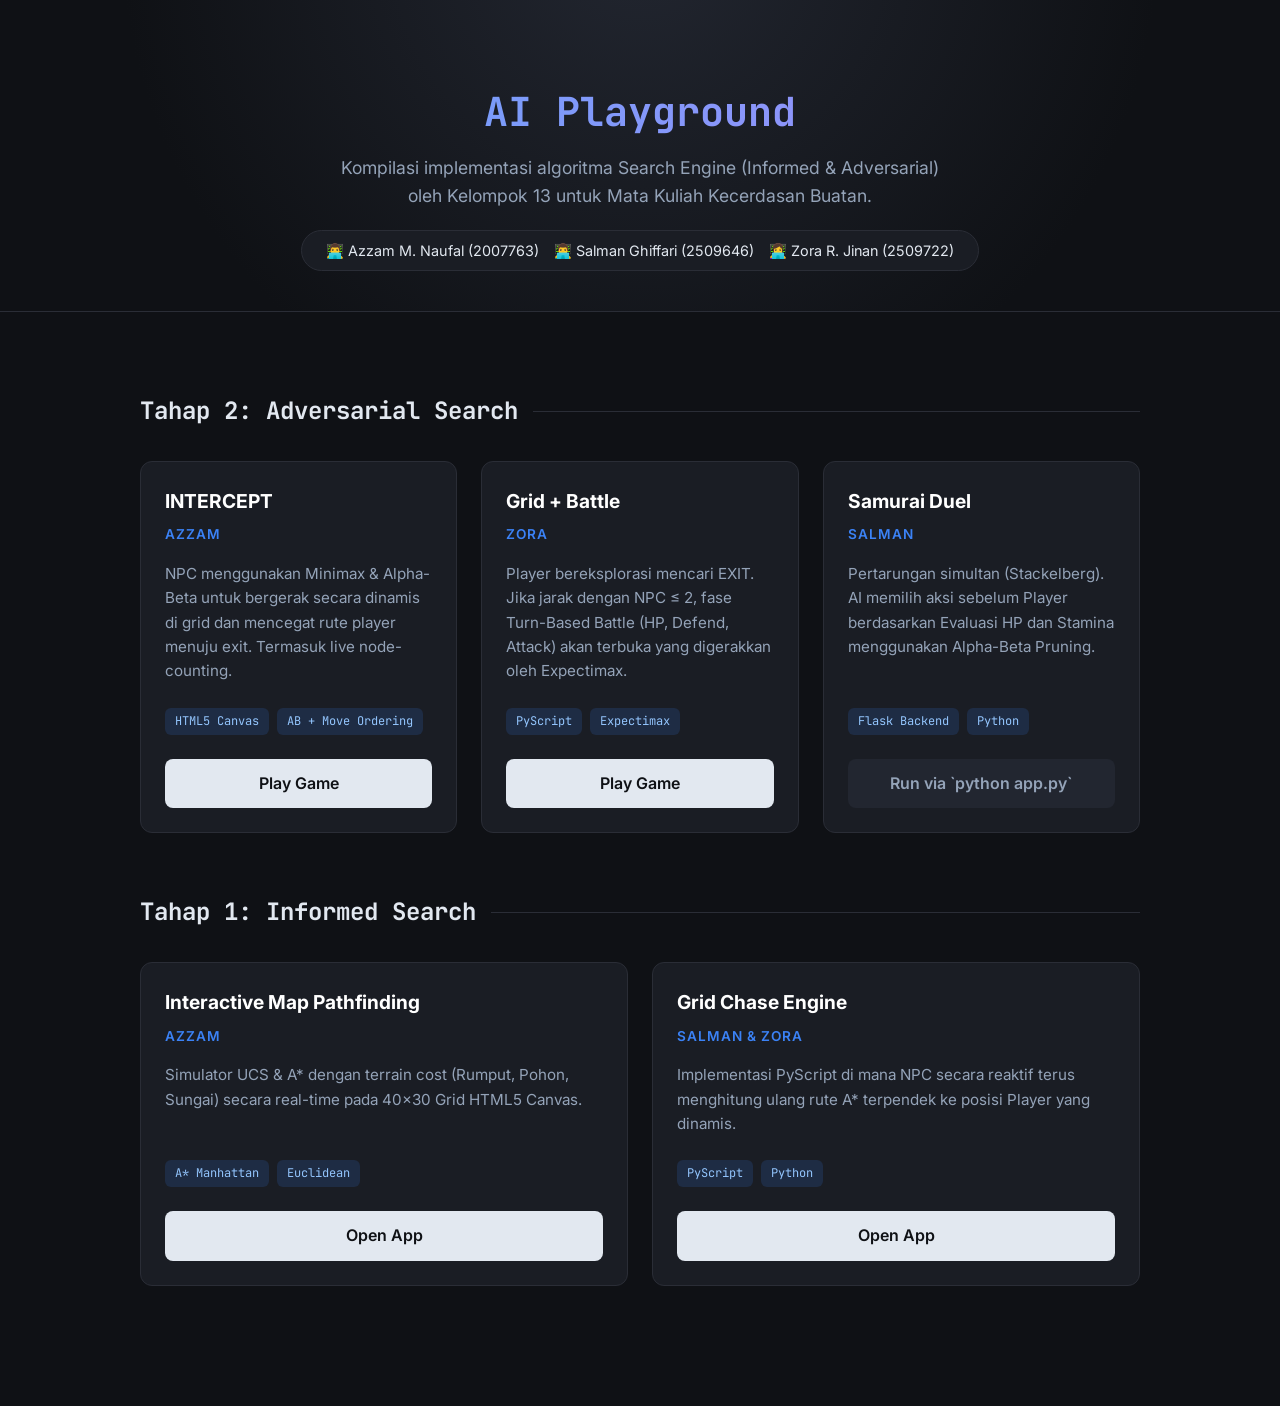
==== index.html @ bd543591 "feat: initial commit Tubes 2 Kelompok 13 codebase" ====
<!DOCTYPE html>
<html lang="id">
<head>
    <meta charset="UTF-8">
    <meta name="viewport" content="width=device-width, initial-scale=1.0">
    <title>Tugas Besar KB - Kelompok 13</title>
    <style>
        @import url('https://fonts.googleapis.com/css2?family=Inter:wght@400;600;800&family=JetBrains+Mono:wght@700&display=swap');
        
        :root {
            --bg: #0f1115;
            --surface: #1a1d24;
            --surface-hover: #222630;
            --border: #2a2d36;
            --text: #e2e8f0;
            --muted: #94a3b8;
            --accent: #3b82f6;
            --accent-dim: rgba(59, 130, 246, 0.15);
        }

        body {
            margin: 0;
            padding: 0;
            font-family: 'Inter', sans-serif;
            background-color: var(--bg);
            color: var(--text);
            line-height: 1.6;
        }

        header {
            text-align: center;
            padding: 80px 20px 40px;
            background: radial-gradient(circle at 50% -20%, var(--surface-hover), var(--bg) 70%);
            border-bottom: 1px solid var(--border);
        }

        h1 {
            font-family: 'JetBrains Mono', monospace;
            font-size: 2.5rem;
            margin: 0 0 10px 0;
            background: linear-gradient(to right, #60a5fa, #a78bfa);
            -webkit-background-clip: text;
            -webkit-text-fill-color: transparent;
        }

        .subtitle {
            font-size: 1.1rem;
            color: var(--muted);
            margin: 0;
            max-width: 600px;
            margin: 0 auto;
        }

        .team {
            margin-top: 20px;
            display: inline-flex;
            gap: 15px;
            font-size: 0.9rem;
            background: var(--surface);
            padding: 8px 24px;
            border-radius: 99px;
            border: 1px solid var(--border);
        }

        main {
            max-width: 1000px;
            margin: 0 auto;
            padding: 60px 20px;
        }

        .tahap-section {
            margin-bottom: 60px;
        }

        .tahap-title {
            font-family: 'JetBrains Mono', monospace;
            font-size: 1.5rem;
            margin-bottom: 30px;
            display: flex;
            align-items: center;
            gap: 15px;
        }

        .tahap-title::after {
            content: '';
            height: 1px;
            flex: 1;
            background: var(--border);
        }

        .grid {
            display: grid;
            grid-template-columns: repeat(auto-fit, minmax(300px, 1fr));
            gap: 24px;
        }

        .card {
            background: var(--surface);
            border: 1px solid var(--border);
            border-radius: 12px;
            padding: 24px;
            transition: transform 0.2s, border-color 0.2s;
            display: flex;
            flex-direction: column;
        }

        .card:hover {
            transform: translateY(-4px);
            border-color: var(--accent);
        }

        .card h3 {
            margin: 0 0 8px 0;
            font-size: 1.2rem;
            color: white;
        }

        .card .author {
            font-size: 0.85rem;
            color: var(--accent);
            font-weight: 600;
            text-transform: uppercase;
            letter-spacing: 1px;
            margin-bottom: 16px;
        }

        .card p {
            color: var(--muted);
            font-size: 0.95rem;
            margin: 0 0 24px 0;
            flex: 1;
        }

        .tags {
            display: flex;
            gap: 8px;
            flex-wrap: wrap;
            margin-bottom: 24px;
        }

        .tag {
            background: var(--accent-dim);
            color: #93c5fd;
            font-size: 0.75rem;
            padding: 4px 10px;
            border-radius: 6px;
            font-family: 'JetBrains Mono', monospace;
        }

        .btn {
            display: inline-block;
            text-align: center;
            background: var(--text);
            color: var(--bg);
            text-decoration: none;
            padding: 12px;
            border-radius: 8px;
            font-weight: 600;
            transition: filter 0.2s;
        }

        .btn:hover {
            filter: brightness(0.9);
        }

        .btn.disabled {
            background: var(--surface-hover);
            color: var(--muted);
            cursor: not-allowed;
            pointer-events: none;
        }
    </style>
</head>
<body>

    <header>
        <h1>AI Playground</h1>
        <p class="subtitle">Kompilasi implementasi algoritma Search Engine (Informed & Adversarial) oleh Kelompok 13 untuk Mata Kuliah Kecerdasan Buatan.</p>
        <div class="team">
            <span>👨‍💻 Azzam M. Naufal (2007763)</span>
            <span>👨‍💻 Salman Ghiffari (2509646)</span>
            <span>👩‍💻 Zora R. Jinan (2509722)</span>
        </div>
    </header>

    <main>
        <!-- Tahap 2 -->
        <section class="tahap-section">
            <h2 class="tahap-title">Tahap 2: Adversarial Search</h2>
            <div class="grid">
                
                <div class="card">
                    <h3>INTERCEPT</h3>
                    <div class="author">Azzam</div>
                    <p>NPC menggunakan Minimax & Alpha-Beta untuk bergerak secara dinamis di grid dan mencegat rute player menuju exit. Termasuk live node-counting.</p>
                    <div class="tags">
                        <span class="tag">HTML5 Canvas</span>
                        <span class="tag">AB + Move Ordering</span>
                    </div>
                    <a href="Tubes2_AdversarialSearch/Azzam/index.html" class="btn" target="_blank">Play Game</a>
                </div>

                <div class="card">
                    <h3>Grid + Battle</h3>
                    <div class="author">Zora</div>
                    <p>Player bereksplorasi mencari EXIT. Jika jarak dengan NPC &le; 2, fase Turn-Based Battle (HP, Defend, Attack) akan terbuka yang digerakkan oleh Expectimax.</p>
                    <div class="tags">
                        <span class="tag">PyScript</span>
                        <span class="tag">Expectimax</span>
                    </div>
                    <a href="Tubes2_AdversarialSearch/Zora/index.html" class="btn" target="_blank">Play Game</a>
                </div>

                <div class="card">
                    <h3>Samurai Duel</h3>
                    <div class="author">Salman</div>
                    <p>Pertarungan simultan (Stackelberg). AI memilih aksi sebelum Player berdasarkan Evaluasi HP dan Stamina menggunakan Alpha-Beta Pruning.</p>
                    <div class="tags">
                        <span class="tag">Flask Backend</span>
                        <span class="tag">Python</span>
                    </div>
                    <a href="#" class="btn disabled">Run via `python app.py`</a>
                </div>
            </div>
        </section>

        <!-- Tahap 1 -->
        <section class="tahap-section">
            <h2 class="tahap-title">Tahap 1: Informed Search</h2>
            <div class="grid">
                
                <div class="card">
                    <h3>Interactive Map Pathfinding</h3>
                    <div class="author">Azzam</div>
                    <p>Simulator UCS & A* dengan terrain cost (Rumput, Pohon, Sungai) secara real-time pada 40x30 Grid HTML5 Canvas.</p>
                    <div class="tags">
                        <span class="tag">A* Manhattan</span>
                        <span class="tag">Euclidean</span>
                    </div>
                    <a href="Tubes1_InformedSearch/Azzam/index.html" class="btn" target="_blank">Open App</a>
                </div>

                <div class="card">
                    <h3>Grid Chase Engine</h3>
                    <div class="author">Salman & Zora</div>
                    <p>Implementasi PyScript di mana NPC secara reaktif terus menghitung ulang rute A* terpendek ke posisi Player yang dinamis.</p>
                    <div class="tags">
                        <span class="tag">PyScript</span>
                        <span class="tag">Python</span>
                    </div>
                    <a href="Tubes1_InformedSearch/Salman_Zora/index.html" class="btn" target="_blank">Open App</a>
                </div>

            </div>
        </section>

    </main>

</body>
</html>
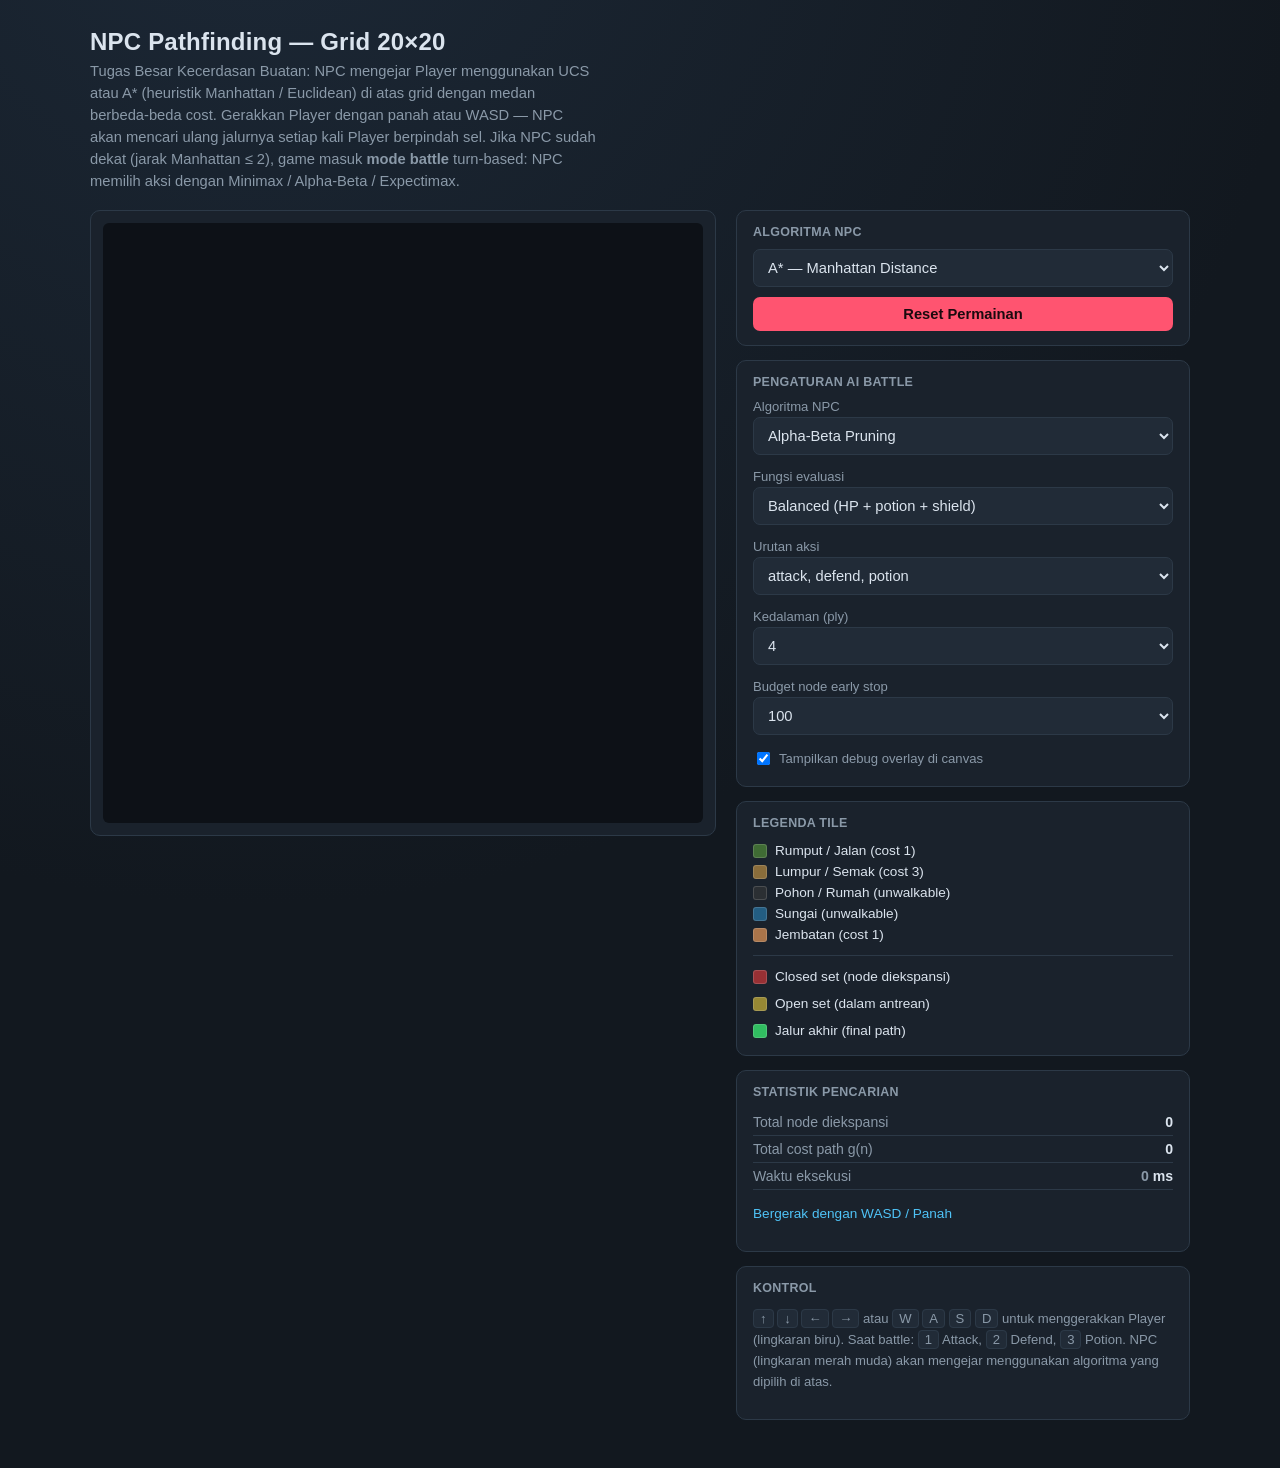
==== commit b58e700f: "chore: keep ONLY Zora's Tahap 2 implementation as the final submission" ====
--- a/index.html
+++ b/index.html
@@ -1,260 +1,139 @@
 <!DOCTYPE html>
 <html lang="id">
 <head>
-    <meta charset="UTF-8">
-    <meta name="viewport" content="width=device-width, initial-scale=1.0">
-    <title>Tugas Besar KB - Kelompok 13</title>
-    <style>
-        @import url('https://fonts.googleapis.com/css2?family=Inter:wght@400;600;800&family=JetBrains+Mono:wght@700&display=swap');
-        
-        :root {
-            --bg: #0f1115;
-            --surface: #1a1d24;
-            --surface-hover: #222630;
-            --border: #2a2d36;
-            --text: #e2e8f0;
-            --muted: #94a3b8;
-            --accent: #3b82f6;
-            --accent-dim: rgba(59, 130, 246, 0.15);
-        }
+  <meta charset="UTF-8" />
+  <meta name="viewport" content="width=device-width, initial-scale=1.0" />
+  <title>NPC Pathfinding + Battle Minimax — Tugas Besar AI</title>
 
-        body {
-            margin: 0;
-            padding: 0;
-            font-family: 'Inter', sans-serif;
-            background-color: var(--bg);
-            color: var(--text);
-            line-height: 1.6;
-        }
+  <!-- PyScript Resources -->
+  <link rel="stylesheet" href="https://pyscript.net/releases/2024.11.1/core.css" />
+  <script type="module" src="https://pyscript.net/releases/2024.11.1/core.js"></script>
 
-        header {
-            text-align: center;
-            padding: 80px 20px 40px;
-            background: radial-gradient(circle at 50% -20%, var(--surface-hover), var(--bg) 70%);
-            border-bottom: 1px solid var(--border);
-        }
-
-        h1 {
-            font-family: 'JetBrains Mono', monospace;
-            font-size: 2.5rem;
-            margin: 0 0 10px 0;
-            background: linear-gradient(to right, #60a5fa, #a78bfa);
-            -webkit-background-clip: text;
-            -webkit-text-fill-color: transparent;
-        }
-
-        .subtitle {
-            font-size: 1.1rem;
-            color: var(--muted);
-            margin: 0;
-            max-width: 600px;
-            margin: 0 auto;
-        }
-
-        .team {
-            margin-top: 20px;
-            display: inline-flex;
-            gap: 15px;
-            font-size: 0.9rem;
-            background: var(--surface);
-            padding: 8px 24px;
-            border-radius: 99px;
-            border: 1px solid var(--border);
-        }
-
-        main {
-            max-width: 1000px;
-            margin: 0 auto;
-            padding: 60px 20px;
-        }
-
-        .tahap-section {
-            margin-bottom: 60px;
-        }
-
-        .tahap-title {
-            font-family: 'JetBrains Mono', monospace;
-            font-size: 1.5rem;
-            margin-bottom: 30px;
-            display: flex;
-            align-items: center;
-            gap: 15px;
-        }
-
-        .tahap-title::after {
-            content: '';
-            height: 1px;
-            flex: 1;
-            background: var(--border);
-        }
-
-        .grid {
-            display: grid;
-            grid-template-columns: repeat(auto-fit, minmax(300px, 1fr));
-            gap: 24px;
-        }
-
-        .card {
-            background: var(--surface);
-            border: 1px solid var(--border);
-            border-radius: 12px;
-            padding: 24px;
-            transition: transform 0.2s, border-color 0.2s;
-            display: flex;
-            flex-direction: column;
-        }
-
-        .card:hover {
-            transform: translateY(-4px);
-            border-color: var(--accent);
-        }
-
-        .card h3 {
-            margin: 0 0 8px 0;
-            font-size: 1.2rem;
-            color: white;
-        }
-
-        .card .author {
-            font-size: 0.85rem;
-            color: var(--accent);
-            font-weight: 600;
-            text-transform: uppercase;
-            letter-spacing: 1px;
-            margin-bottom: 16px;
-        }
-
-        .card p {
-            color: var(--muted);
-            font-size: 0.95rem;
-            margin: 0 0 24px 0;
-            flex: 1;
-        }
-
-        .tags {
-            display: flex;
-            gap: 8px;
-            flex-wrap: wrap;
-            margin-bottom: 24px;
-        }
-
-        .tag {
-            background: var(--accent-dim);
-            color: #93c5fd;
-            font-size: 0.75rem;
-            padding: 4px 10px;
-            border-radius: 6px;
-            font-family: 'JetBrains Mono', monospace;
-        }
-
-        .btn {
-            display: inline-block;
-            text-align: center;
-            background: var(--text);
-            color: var(--bg);
-            text-decoration: none;
-            padding: 12px;
-            border-radius: 8px;
-            font-weight: 600;
-            transition: filter 0.2s;
-        }
-
-        .btn:hover {
-            filter: brightness(0.9);
-        }
-
-        .btn.disabled {
-            background: var(--surface-hover);
-            color: var(--muted);
-            cursor: not-allowed;
-            pointer-events: none;
-        }
-    </style>
+  <!-- External Stylesheet -->
+  <link rel="stylesheet" href="style.css" />
 </head>
 <body>
+<div id="app">
 
-    <header>
-        <h1>AI Playground</h1>
-        <p class="subtitle">Kompilasi implementasi algoritma Search Engine (Informed & Adversarial) oleh Kelompok 13 untuk Mata Kuliah Kecerdasan Buatan.</p>
-        <div class="team">
-            <span>👨‍💻 Azzam M. Naufal (2007763)</span>
-            <span>👨‍💻 Salman Ghiffari (2509646)</span>
-            <span>👩‍💻 Zora R. Jinan (2509722)</span>
+  <header>
+    <h1>NPC Pathfinding — Grid 20×20</h1>
+    <p>
+      Tugas Besar Kecerdasan Buatan: NPC mengejar Player menggunakan UCS atau A*
+      (heuristik Manhattan / Euclidean) di atas grid dengan medan berbeda-beda cost.
+      Gerakkan Player dengan panah atau WASD — NPC akan mencari ulang jalurnya setiap
+      kali Player berpindah sel. Jika NPC sudah dekat (jarak Manhattan ≤ 2), game masuk
+      <b>mode battle</b> turn-based: NPC memilih aksi dengan Minimax / Alpha-Beta / Expectimax.
+    </p>
+  </header>
+
+  <main>
+    <div id="canvasWrap">
+      <canvas id="gameCanvas" width="600" height="600"></canvas>
+    </div>
+
+    <div id="panel">
+
+      <section>
+        <h2>ALGORITMA NPC</h2>
+        <select id="algoSelect">
+          <option value="ucs">UCS — Uniform Cost Search</option>
+          <option value="astar_manhattan" selected>A* — Manhattan Distance</option>
+          <option value="astar_euclidean">A* — Euclidean Distance</option>
+        </select>
+        <button id="resetBtn">Reset Permainan</button>
+      </section>
+
+
+      <section id="battleSection" class="hidden">
+        <h2>MODE BATTLE (turn-based)</h2>
+        <div class="hp-line"><span>Player</span><span id="playerHpTxt"></span></div>
+        <div class="hp-track"><div id="playerHpBar" class="hp-fill player"></div></div>
+        <div class="hp-line"><span>NPC</span><span id="npcHpTxt"></span></div>
+        <div class="hp-track"><div id="npcHpBar" class="hp-fill npc"></div></div>
+        <div class="btn-row">
+          <button id="btnAttack">1 Attack</button>
+          <button id="btnDefend">2 Defend</button>
+          <button id="btnPotion">3 Potion</button>
         </div>
-    </header>
+        <div id="battleLog"></div>
+        <h2>DEBUG: skor aksi &amp; node count</h2>
+        <div id="debugTable"></div>
+      </section>
 
-    <main>
-        <!-- Tahap 2 -->
-        <section class="tahap-section">
-            <h2 class="tahap-title">Tahap 2: Adversarial Search</h2>
-            <div class="grid">
-                
-                <div class="card">
-                    <h3>INTERCEPT</h3>
-                    <div class="author">Azzam</div>
-                    <p>NPC menggunakan Minimax & Alpha-Beta untuk bergerak secara dinamis di grid dan mencegat rute player menuju exit. Termasuk live node-counting.</p>
-                    <div class="tags">
-                        <span class="tag">HTML5 Canvas</span>
-                        <span class="tag">AB + Move Ordering</span>
-                    </div>
-                    <a href="Tubes2_AdversarialSearch/Azzam/index.html" class="btn" target="_blank">Play Game</a>
-                </div>
+      <section>
+        <h2>PENGATURAN AI BATTLE</h2>
+        <label>Algoritma NPC
+          <select id="battleAlgo">
+            <option value="minimax">Minimax</option>
+            <option value="alphabeta" selected>Alpha-Beta Pruning</option>
+            <option value="alphabeta_early">Alpha-Beta + Early Stop</option>
+            <option value="expectimax">Expectimax (lawan acak)</option>
+          </select></label>
+        <label>Fungsi evaluasi
+          <select id="battleEval">
+            <option value="balanced" selected>Balanced (HP + potion + shield)</option>
+            <option value="hp">Selisih HP</option>
+            <option value="aggressive">Agresif</option>
+            <option value="defensive">Defensif</option>
+            <option value="zero">Nol (kontrol)</option>
+          </select></label>
+        <label>Urutan aksi
+          <select id="battleOrder">
+            <option value="default" selected>attack, defend, potion</option>
+            <option value="reverse">potion, defend, attack</option>
+            <option value="defend_first">defend, potion, attack</option>
+            <option value="heuristic">heuristic (best-first)</option>
+          </select></label>
+        <label>Kedalaman (ply)
+          <select id="battleDepth">
+            <option>1</option><option>2</option><option>3</option><option selected>4</option>
+            <option>5</option><option>6</option><option>7</option><option>8</option>
+          </select></label>
+        <label>Budget node early stop
+          <select id="battleLimit">
+            <option>25</option><option selected>100</option><option>250</option><option>1000</option>
+          </select></label>
+        <label class="chk"><input type="checkbox" id="dbgToggle" checked /> Tampilkan debug overlay di canvas</label>
+      </section>
 
-                <div class="card">
-                    <h3>Grid + Battle</h3>
-                    <div class="author">Zora</div>
-                    <p>Player bereksplorasi mencari EXIT. Jika jarak dengan NPC &le; 2, fase Turn-Based Battle (HP, Defend, Attack) akan terbuka yang digerakkan oleh Expectimax.</p>
-                    <div class="tags">
-                        <span class="tag">PyScript</span>
-                        <span class="tag">Expectimax</span>
-                    </div>
-                    <a href="Tubes2_AdversarialSearch/Zora/index.html" class="btn" target="_blank">Play Game</a>
-                </div>
+      <section>
+        <h2>LEGENDA TILE</h2>
+        <div class="legend-row"><span class="swatch" style="background:#3f6b34"></span> Rumput / Jalan (cost 1)</div>
+        <div class="legend-row"><span class="swatch" style="background:#8a6d3b"></span> Lumpur / Semak (cost 3)</div>
+        <div class="legend-row"><span class="swatch" style="background:#2b2f33"></span> Pohon / Rumah (unwalkable)</div>
+        <div class="legend-row"><span class="swatch" style="background:#235d82"></span> Sungai (unwalkable)</div>
+        <div class="legend-row"><span class="swatch" style="background:#a9744a"></span> Jembatan (cost 1)</div>
+        <div class="overlay-legend">
+          <div class="legend-row"><span class="swatch" style="background:rgba(255,60,60,0.55)"></span> Closed set (node diekspansi)</div>
+          <div class="legend-row"><span class="swatch" style="background:rgba(255,220,60,0.55)"></span> Open set (dalam antrean)</div>
+          <div class="legend-row"><span class="swatch" style="background:rgba(60,255,120,0.7)"></span> Jalur akhir (final path)</div>
+        </div>
+      </section>
 
-                <div class="card">
-                    <h3>Samurai Duel</h3>
-                    <div class="author">Salman</div>
-                    <p>Pertarungan simultan (Stackelberg). AI memilih aksi sebelum Player berdasarkan Evaluasi HP dan Stamina menggunakan Alpha-Beta Pruning.</p>
-                    <div class="tags">
-                        <span class="tag">Flask Backend</span>
-                        <span class="tag">Python</span>
-                    </div>
-                    <a href="#" class="btn disabled">Run via `python app.py`</a>
-                </div>
-            </div>
-        </section>
+      <section>
+        <h2>STATISTIK PENCARIAN</h2>
+        <div class="stat-row"><span>Total node diekspansi</span><span id="statExpanded">0</span></div>
+        <div class="stat-row"><span>Total cost path g(n)</span><span id="statCost">0</span></div>
+        <div class="stat-row"><span>Waktu eksekusi</span><span><span id="statTime">0</span> ms</span></div>
+        <p id="statStatus">Bergerak dengan WASD / Panah</p>
+      </section>
 
-        <!-- Tahap 1 -->
-        <section class="tahap-section">
-            <h2 class="tahap-title">Tahap 1: Informed Search</h2>
-            <div class="grid">
-                
-                <div class="card">
-                    <h3>Interactive Map Pathfinding</h3>
-                    <div class="author">Azzam</div>
-                    <p>Simulator UCS & A* dengan terrain cost (Rumput, Pohon, Sungai) secara real-time pada 40x30 Grid HTML5 Canvas.</p>
-                    <div class="tags">
-                        <span class="tag">A* Manhattan</span>
-                        <span class="tag">Euclidean</span>
-                    </div>
-                    <a href="Tubes1_InformedSearch/Azzam/index.html" class="btn" target="_blank">Open App</a>
-                </div>
+      <section>
+        <h2>KONTROL</h2>
+        <p class="keys">
+          <kbd>&uarr;</kbd> <kbd>&darr;</kbd> <kbd>&larr;</kbd> <kbd>&rarr;</kbd>
+          atau <kbd>W</kbd> <kbd>A</kbd> <kbd>S</kbd> <kbd>D</kbd> untuk menggerakkan
+          Player (lingkaran biru). Saat battle: <kbd>1</kbd> Attack, <kbd>2</kbd> Defend, <kbd>3</kbd> Potion. NPC (lingkaran merah muda) akan mengejar
+          menggunakan algoritma yang dipilih di atas.
+        </p>
+      </section>
 
-                <div class="card">
-                    <h3>Grid Chase Engine</h3>
-                    <div class="author">Salman & Zora</div>
-                    <p>Implementasi PyScript di mana NPC secara reaktif terus menghitung ulang rute A* terpendek ke posisi Player yang dinamis.</p>
-                    <div class="tags">
-                        <span class="tag">PyScript</span>
-                        <span class="tag">Python</span>
-                    </div>
-                    <a href="Tubes1_InformedSearch/Salman_Zora/index.html" class="btn" target="_blank">Open App</a>
-                </div>
+    </div>
+  </main>
+</div>
 
-            </div>
-        </section>
-
-    </main>
+<!-- Hapus atribut config, cukup panggil main.py -->
+<script type="py" src="main.py"></script>
 
 </body>
-</html>
+</html>
--- a/style.css
+++ b/style.css
@@ -0,0 +1,189 @@
+:root {
+  --bg: #12181f;
+  --panel: #1a222c;
+  --panel-2: #212b37;
+  --border: #2c3947;
+  --text: #dbe4ee;
+  --muted: #8a99a8;
+  --accent: #4fc3f7;
+  --accent-2: #ff5470;
+  --grass: #3f6b34;
+  --mud: #8a6d3b;
+  --wall: #2b2f33;
+  --river: #235d82;
+  --bridge: #a9744a;
+}
+
+* { box-sizing: border-box; }
+
+body {
+  margin: 0;
+  min-height: 100vh;
+  background: radial-gradient(circle at 20% -10%, #1c2836 0%, var(--bg) 55%);
+  color: var(--text);
+  font-family: "Segoe UI", Roboto, Arial, sans-serif;
+  display: flex;
+  justify-content: center;
+  padding: 28px 16px 48px;
+}
+
+#app { width: 100%; max-width: 1100px; }
+
+header { margin-bottom: 18px; }
+
+header h1 {
+  font-size: 1.5rem;
+  margin: 0 0 4px;
+  letter-spacing: 0.2px;
+}
+
+header p {
+  margin: 0;
+  color: var(--muted);
+  font-size: 0.92rem;
+  max-width: 62ch;
+  line-height: 1.5;
+}
+
+main {
+  display: flex;
+  gap: 20px;
+  flex-wrap: wrap;
+  align-items: flex-start;
+}
+
+#canvasWrap {
+  background: var(--panel);
+  border: 1px solid var(--border);
+  border-radius: 10px;
+  padding: 12px;
+}
+
+canvas {
+  display: block;
+  border-radius: 6px;
+  background: #0d1117;
+}
+
+#panel {
+  flex: 1;
+  min-width: 300px;
+  display: flex;
+  flex-direction: column;
+  gap: 14px;
+}
+
+section {
+  background: var(--panel);
+  border: 1px solid var(--border);
+  border-radius: 10px;
+  padding: 14px 16px;
+}
+
+section h2 {
+  font-size: 0.78rem;
+  text-transform: none;
+  letter-spacing: 0.3px;
+  color: var(--muted);
+  margin: 0 0 10px;
+  font-weight: 600;
+}
+
+select, button {
+  width: 100%;
+  font-size: 0.92rem;
+  padding: 9px 10px;
+  border-radius: 7px;
+  border: 1px solid var(--border);
+  background: var(--panel-2);
+  color: var(--text);
+  font-family: inherit;
+}
+
+select { margin-bottom: 10px; cursor: pointer; }
+
+button {
+  cursor: pointer;
+  background: var(--accent-2);
+  border: none;
+  color: #1a0a0e;
+  font-weight: 600;
+}
+
+button:hover { filter: brightness(1.08); }
+
+.legend-row {
+  display: flex;
+  align-items: center;
+  gap: 8px;
+  font-size: 0.85rem;
+  color: var(--text);
+  padding: 3px 0;
+}
+
+.swatch {
+  width: 14px; height: 14px; border-radius: 3px; flex-shrink: 0;
+  border: 1px solid rgba(255,255,255,0.15);
+}
+
+.stat-row {
+  display: flex;
+  justify-content: space-between;
+  font-size: 0.88rem;
+  padding: 5px 0;
+  border-bottom: 1px solid var(--border);
+}
+
+.stat-row:last-child { border-bottom: none; }
+.stat-row span:first-child { color: var(--muted); }
+.stat-row span:last-child { font-weight: 600; }
+
+#statStatus {
+  font-size: 0.85rem;
+  color: var(--accent);
+  line-height: 1.4;
+}
+
+.keys {
+  font-size: 0.82rem;
+  color: var(--muted);
+  line-height: 1.6;
+}
+
+kbd {
+  background: var(--panel-2);
+  border: 1px solid var(--border);
+  border-radius: 4px;
+  padding: 1px 6px;
+  font-family: inherit;
+}
+
+.overlay-legend {
+  display: flex;
+  flex-direction: column;
+  gap: 6px;
+  margin-top: 10px;
+  padding-top: 10px;
+  border-top: 1px solid var(--border);
+}
+
+/* ---------- Battle ---------- */
+.hidden { display: none; }
+label { display: block; font-size: 0.82rem; color: var(--muted); margin-bottom: 4px; }
+label select { margin-top: 3px; }
+.chk { display: flex; gap: 6px; align-items: center; cursor: pointer; }
+.chk input { width: auto; }
+.hp-line { display: flex; justify-content: space-between; font-size: 0.82rem; margin-top: 6px; }
+.hp-track { height: 10px; background: #0d1117; border-radius: 5px; overflow: hidden; }
+.hp-fill { height: 100%; transition: width 0.25s; }
+.hp-fill.player { background: var(--accent); }
+.hp-fill.npc { background: var(--accent-2); }
+.btn-row { display: grid; grid-template-columns: repeat(3, 1fr); gap: 8px; margin: 12px 0 8px; }
+.btn-row button { padding: 9px 4px; }
+button:disabled { opacity: 0.35; cursor: not-allowed; filter: none; }
+#battleLog { font-size: 0.8rem; line-height: 1.5; color: var(--muted); min-height: 60px; margin-bottom: 10px; }
+#debugTable table { width: 100%; border-collapse: collapse; font-size: 0.78rem; margin-bottom: 6px; }
+#debugTable th, #debugTable td { padding: 3px 4px; border-bottom: 1px solid var(--border); text-align: left; }
+#debugTable th { color: var(--muted); font-weight: 600; }
+#debugTable tr.act td { color: var(--accent); font-weight: 600; }
+#debugTable small { color: var(--muted); }
